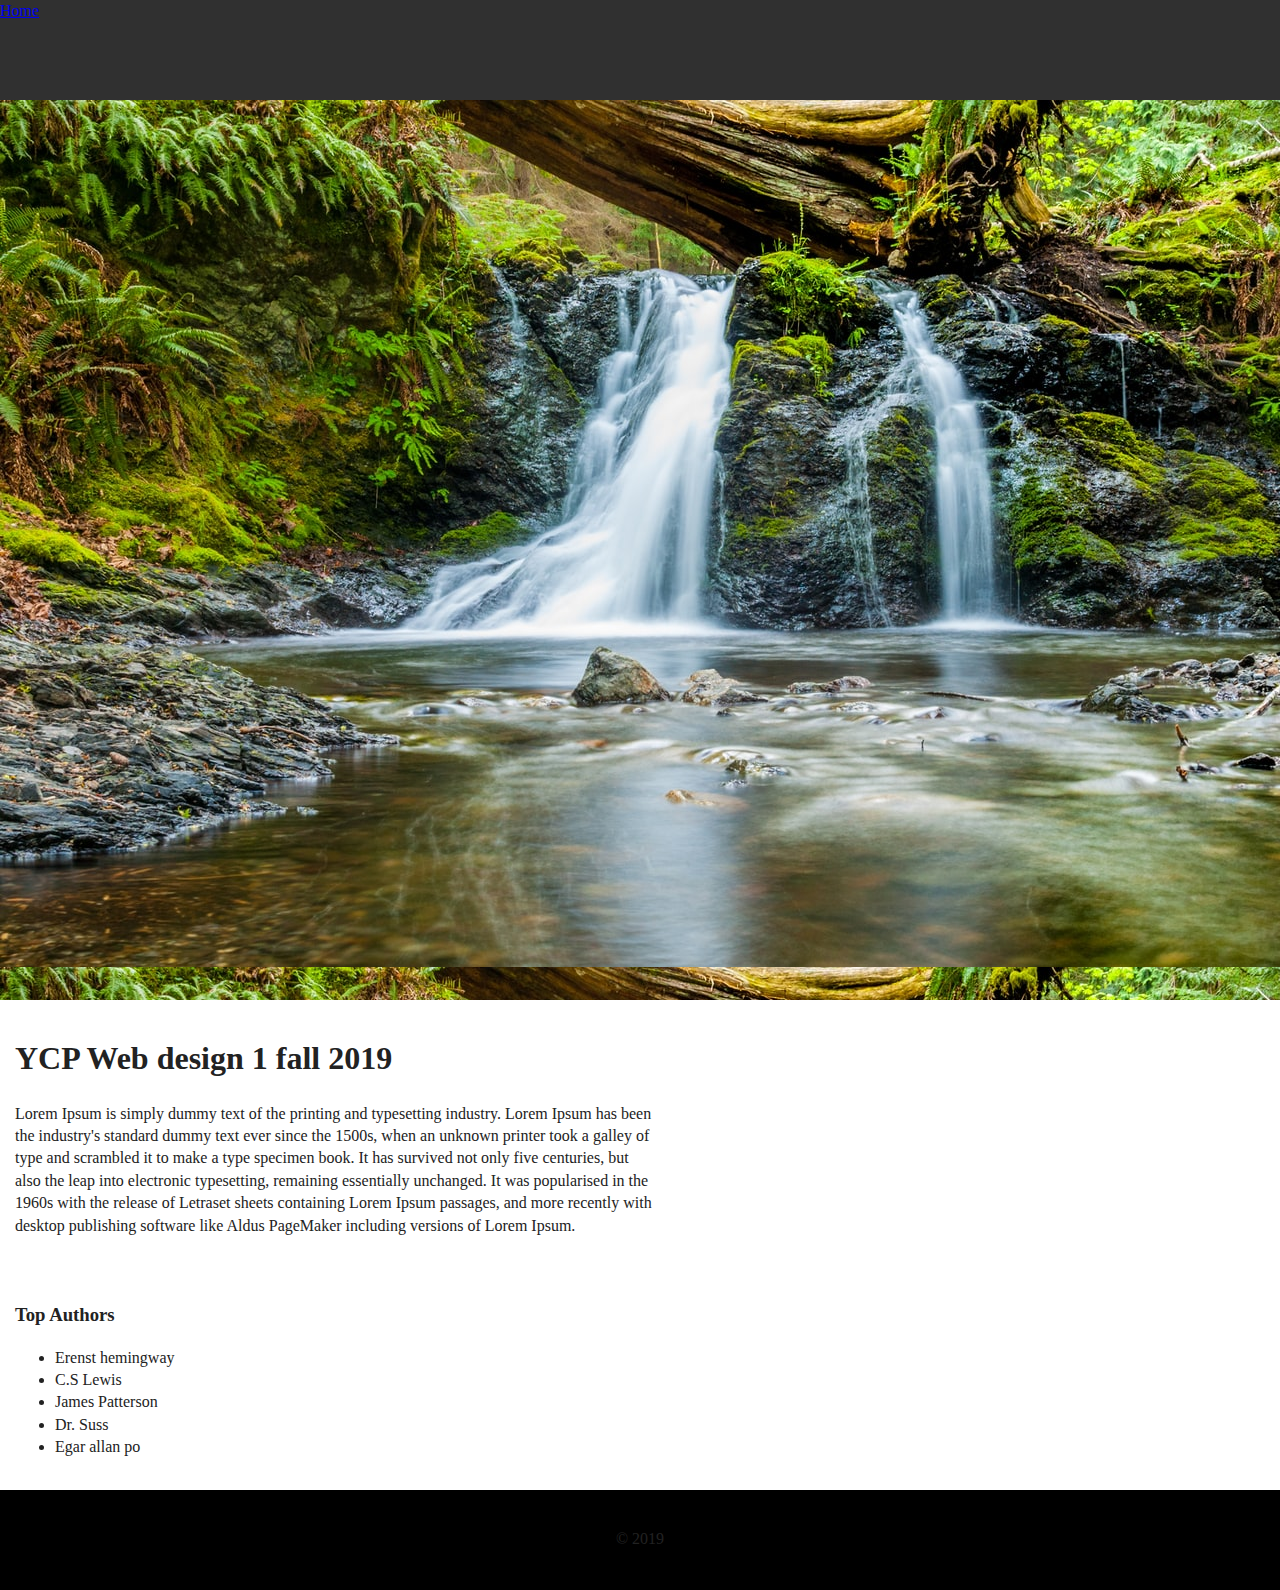
==== index.html @ cd784406 "Initial Commit" ====
<!doctype html>
<html class="no-js" lang="">

<head>
  <meta charset="utf-8">
  <title></title>
  <meta name="description" content="">
  <meta name="viewport" content="width=device-width, initial-scale=1">

  <link rel="manifest" href="site.webmanifest">
  <link rel="apple-touch-icon" href="icon.png">
  <!-- Place favicon.ico in the root directory -->

  <link rel="stylesheet" href="css/normalize.css">
  <link rel="stylesheet" href="css/main.css">

  <meta name="theme-color" content="#fafafa">
</head>

<body>
  <!--[if IE]>
    <p class="browserupgrade">You are using an <strong>outdated</strong> browser. Please <a href="https://browsehappy.com/">upgrade your browser</a> to improve your experience and security.</p>
  <![endif]-->

  <!-- Add your site or application content here -->


<nav>
  <a href="index. html">Home</a>

</nav>

<section class="Hero">

</section>

<section=class="InfoSection">

  <main>
<h1> YCP Web design 1 fall 2019 </h1>
  <p> Lorem Ipsum is simply dummy text of the printing and typesetting industry. Lorem Ipsum has been the industry's standard dummy text ever since the 1500s, when an unknown printer took a galley of type and scrambled it to make a type specimen book. It has survived not only five centuries, but also the leap into electronic typesetting, remaining essentially unchanged. It was popularised in the 1960s with the release of Letraset sheets containing Lorem Ipsum passages, and more recently with desktop publishing software like Aldus PageMaker including versions of Lorem Ipsum. </p>
  </main>

  <aside>
<h3>Top Authors</h3>
<ul>
  <li>Erenst hemingway</li>
  <li>C.S Lewis </li>
  <li>James Patterson</li>
  <li>Dr. Suss</li>
  <li>Egar allan po</li>
</ul>

  </aside>

</section>

<footer>
<p>&copy; 2019</p>
</footer>


  <script src="js/vendor/modernizr-3.7.1.min.js"></script>
  <script src="https://code.jquery.com/jquery-3.4.1.min.js" integrity="sha256-CSXorXvZcTkaix6Yvo6HppcZGetbYMGWSFlBw8HfCJo=" crossorigin="anonymous"></script>
  <script>window.jQuery || document.write('<script src="js/vendor/jquery-3.4.1.min.js"><\/script>')</script>
  <script src="js/plugins.js"></script>
  <script src="js/main.js"></script>

  <!-- Google Analytics: change UA-XXXXX-Y to be your site's ID. -->
  <script>
    window.ga = function () { ga.q.push(arguments) }; ga.q = []; ga.l = +new Date;
    ga('create', 'UA-XXXXX-Y', 'auto'); ga('set','transport','beacon'); ga('send', 'pageview')
  </script>
  <script src="https://www.google-analytics.com/analytics.js" async></script>
</body>

</html>
---- css/main.css ----
/*! HTML5 Boilerplate v7.2.0 | MIT License | https://html5boilerplate.com/ */

/* main.css 2.0.0 | MIT License | https://github.com/h5bp/main.css#readme */
/*
 * What follows is the result of much research on cross-browser styling.
 * Credit left inline and big thanks to Nicolas Gallagher, Jonathan Neal,
 * Kroc Camen, and the H5BP dev community and team.
 */

/* ==========================================================================
   Base styles: opinionated defaults
   ========================================================================== */

html {
  color: #222;
  font-size: 1em;
  line-height: 1.4;
}

/*
 * Remove text-shadow in selection highlight:
 * https://twitter.com/miketaylr/status/12228805301
 *
 * Vendor-prefixed and regular ::selection selectors cannot be combined:
 * https://stackoverflow.com/a/16982510/7133471
 *
 * Customize the background color to match your design.
 */

::-moz-selection {
  background: #b3d4fc;
  text-shadow: none;
}

::selection {
  background: #b3d4fc;
  text-shadow: none;
}

/*
 * A better looking default horizontal rule
 */

hr {
  display: block;
  height: 1px;
  border: 0;
  border-top: 1px solid #ccc;
  margin: 1em 0;
  padding: 0;
}

/*
 * Remove the gap between audio, canvas, iframes,
 * images, videos and the bottom of their containers:
 * https://github.com/h5bp/html5-boilerplate/issues/440
 */

audio,
canvas,
iframe,
img,
svg,
video {
  vertical-align: middle;
}

/*
 * Remove default fieldset styles.
 */

fieldset {
  border: 0;
  margin: 0;
  padding: 0;
}

/*
 * Allow only vertical resizing of textareas.
 */

textarea {
  resize: vertical;
}

/* ==========================================================================
   Browser Upgrade Prompt
   ========================================================================== */

.browserupgrade {
  margin: 0.2em 0;
  background: #ccc;
  color: #000;
  padding: 0.2em 0;
}

/* ==========================================================================
   Author's custom styles
   ========================================================================== */

nav{
  min-height: 100px;
  background-color: #303030;
  }

  Nav a : hover{
    color: #ffffff;
      font-size: 30px;
      text-decoration: underline;
  }

.Hero{
  min-height: 100vh;
  background-image:url("../img/myimage.jpeg");
}

 * Hide visually and from screen readers
 */

}
.hidden {
  display: none !important;
}
.InfoSection{
  display: flex;
  justify-content: center;
  margin: auto;
  background-color: #303030
  padding 30px
  }
  Main{
    width: 50%;
    padding: 15px;

  }

aside{
  width: 30%;
  padding: 15px;
  boarder-left: 2px #000 dotted;

}
Footer{
  height: 100px;
  background-color: #000;
  display: flex;
  justify-content: center;
  align-items: center;
}
footer
a
}


* Hide only visually, but have it available for screen readers:
* https://snook.ca/archives/html_and_css/hiding-content-for-accessibility
*
* 1. For long content, line feeds are not interpreted as spaces and small width
*    causes content to wrap 1 word per line:
*    https://medium.com/@jessebeach/beware-smushed-off-screen-accessible-text-5952a4c2cbfe
*/

.sr-only {
  border: 0;
  clip: rect(0, 0, 0, 0);
  height: 1px;
  margin: -1px;
  overflow: hidden;
  padding: 0;
  position: absolute;
  white-space: nowrap;
  width: 1px;
  /* 1 */
}

/*
* Extends the .sr-only class to allow the element
* to be focusable when navigated to via the keyboard:
* https://www.drupal.org/node/897638
*/

.sr-only.focusable:active,
.sr-only.focusable:focus {
  clip: auto;
  height: auto;
  margin: 0;
  overflow: visible;
  position: static;
  white-space: inherit;
  width: auto;
}

/*
* Hide visually and from screen readers, but maintain layout
*/

.invisible {
  visibility: hidden;
}

/*
* Clearfix: contain floats
*
* For modern browsers
* 1. The space content is one way to avoid an Opera bug when the
*    `contenteditable` attribute is included anywhere else in the document.
*    Otherwise it causes space to appear at the top and bottom of elements
*    that receive the `clearfix` class.
* 2. The use of `table` rather than `block` is only necessary if using
*    `:before` to contain the top-margins of child elements.
*/

.clearfix:before,
.clearfix:after {
  content: " ";
  /* 1 */
  display: table;
  /* 2 */
}

.clearfix:after {
  clear: both;
}

/* ==========================================================================
   EXAMPLE Media Queries for Responsive Design.
   These examples override the primary ('mobile first') styles.
   Modify as content requires.
   ========================================================================== */

@media only screen and (min-width: 35em) {
  /* Style adjustments for viewports that meet the condition */
}

@media print,
  (-webkit-min-device-pixel-ratio: 1.25),
  (min-resolution: 1.25dppx),
  (min-resolution: 120dpi) {
  /* Style adjustments for high resolution devices */
}

/* ==========================================================================
   Print styles.
   Inlined to avoid the additional HTTP request:
   https://www.phpied.com/delay-loading-your-print-css/
   ========================================================================== */

@media print {
  *,
  *:before,
  *:after {
    background: transparent !important;
    color: #000 !important;
    /* Black prints faster */
    -webkit-box-shadow: none !important;
    box-shadow: none !important;
    text-shadow: none !important;
  }
  a,
  a:visited {
    text-decoration: underline;
  }
  a[href]:after {
    content: " (" attr(href) ")";
  }
  abbr[title]:after {
    content: " (" attr(title) ")";
  }
  /*
     * Don't show links that are fragment identifiers,
     * or use the `javascript:` pseudo protocol
     */
  a[href^="#"]:after,
  a[href^="javascript:"]:after {
    content: "";
  }
  pre {
    white-space: pre-wrap !important;
  }
  pre,
  blockquote {
    border: 1px solid #999;
    page-break-inside: avoid;
  }
  /*
     * Printing Tables:
     * https://web.archive.org/web/20180815150934/http://css-discuss.incutio.com/wiki/Printing_Tables
     */
  thead {
    display: table-header-group;
  }
  tr,
  img {
    page-break-inside: avoid;
  }
  p,
  h2,
  h3 {
    orphans: 3;
    widows: 3;
  }
  h2,
  h3 {
    page-break-after: avoid;
  }
}
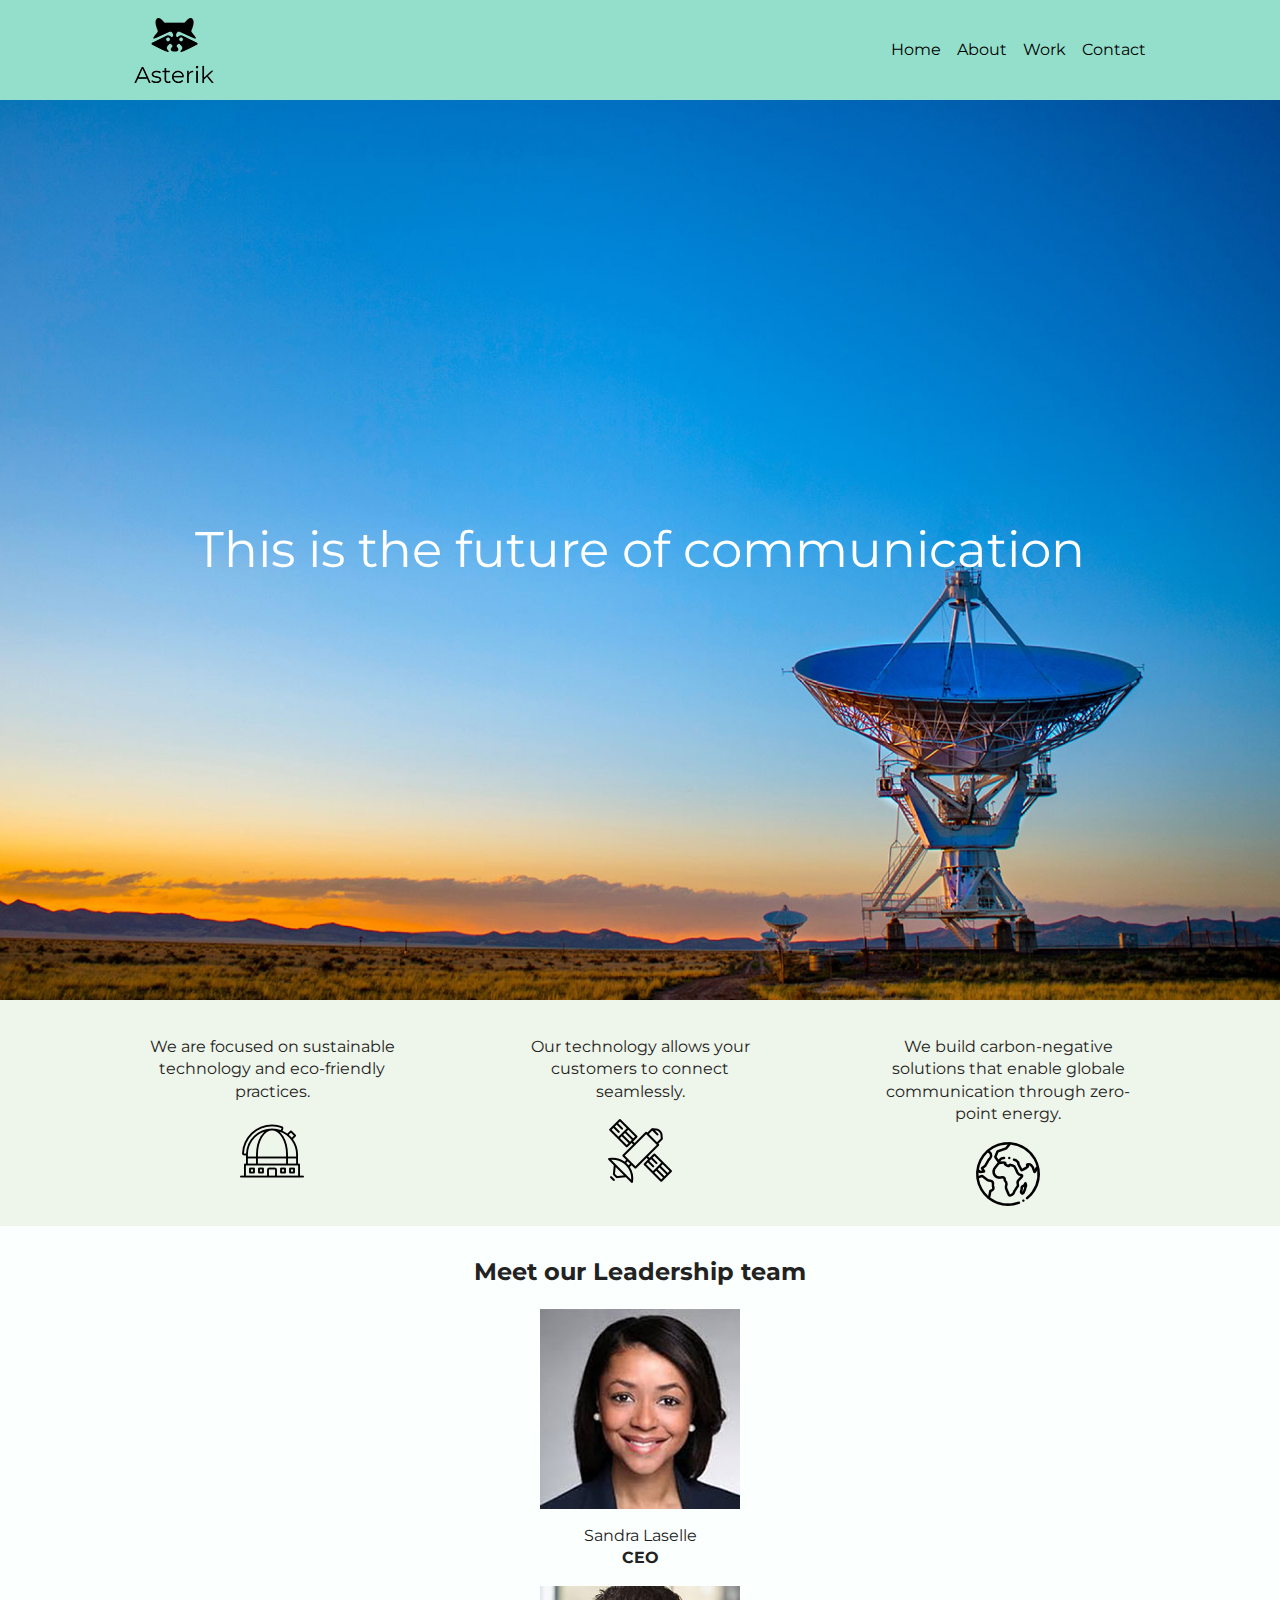
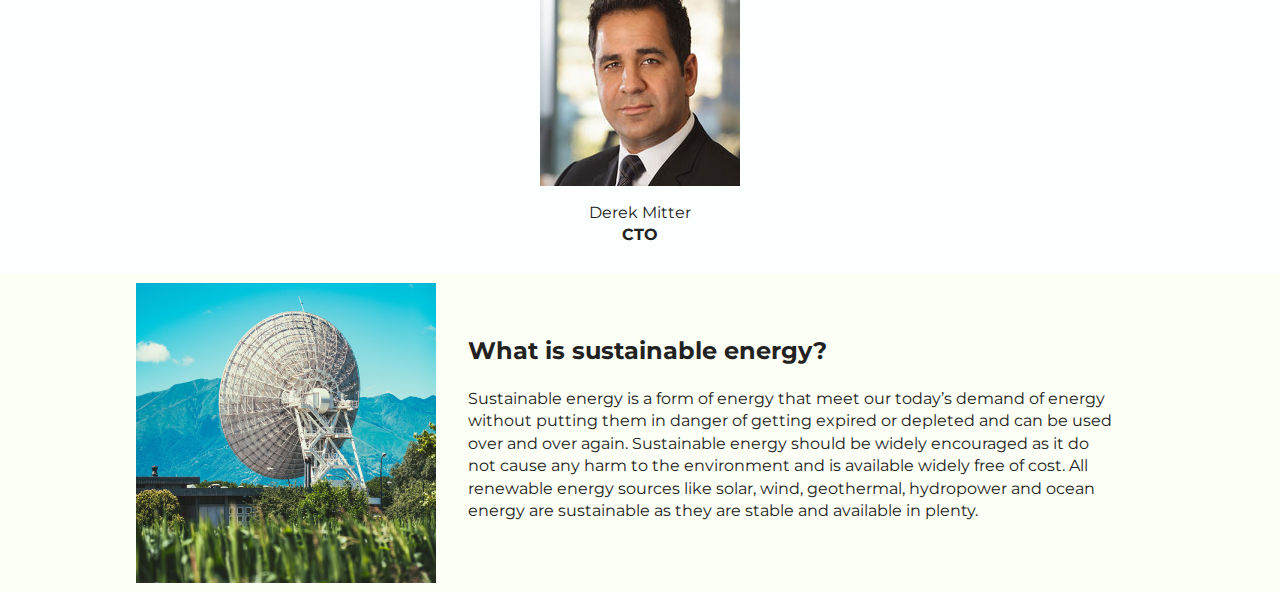
==== commit ff291603: "Finished project" ====
--- a/index.html
+++ b/index.html
@@ -13,65 +13,110 @@
 
   <link rel="stylesheet" href="css/normalize.css">
   <link rel="stylesheet" href="css/main.css">
+  <link rel="stylesheet" href="https://cdnjs.cloudflare.com/ajax/libs/font-awesome/4.7.0/css/font-awesome.min.css">
+  <link href="https://fonts.googleapis.com/css?family=Montserrat:400,700&display=swap" rel="stylesheet">
 
-  <meta name="theme-color" content="#fafafa">
+
 </head>
 
 <body>
-  <!--[if IE]>
-    <p class="browserupgrade">You are using an <strong>outdated</strong> browser. Please <a href="https://browsehappy.com/">upgrade your browser</a> to improve your experience and security.</p>
-  <![endif]-->
 
-  <!-- Add your site or application content here -->
+<header>
+  <div class="navbar">
 
+    <div class="home_logo">
+      <a href="index.html">
+        <img src="img/Logo.png">
+      </a>
+    </div>
 
-<nav>
-  <a href="index. html">Home</a>
+    <nav>
+      <a href="index.html">Home</a>
+      <a href="about.html">About</a>
+      <a href="work.html">Work</a>
+      <a href="contact.html">Contact</a>
+    </nav>
 
-</nav>
+    <div class="mobile_nav_icon">
+      <i class="fa fa-bars"></i>
+    </div>
+
+  </div>
+</header>
 
 <section class="Hero">
 
-</section>
-
-<section=class="InfoSection">
-
-  <main>
-<h1> YCP Web design 1 fall 2019 </h1>
-  <p> Lorem Ipsum is simply dummy text of the printing and typesetting industry. Lorem Ipsum has been the industry's standard dummy text ever since the 1500s, when an unknown printer took a galley of type and scrambled it to make a type specimen book. It has survived not only five centuries, but also the leap into electronic typesetting, remaining essentially unchanged. It was popularised in the 1960s with the release of Letraset sheets containing Lorem Ipsum passages, and more recently with desktop publishing software like Aldus PageMaker including versions of Lorem Ipsum. </p>
-  </main>
-
-  <aside>
-<h3>Top Authors</h3>
-<ul>
-  <li>Erenst hemingway</li>
-  <li>C.S Lewis </li>
-  <li>James Patterson</li>
-  <li>Dr. Suss</li>
-  <li>Egar allan po</li>
-</ul>
-
-  </aside>
+  <div class="hero_cta">
+    <h1>This is the future of communication</h1>
+  </div>
 
 </section>
 
-<footer>
-<p>&copy; 2019</p>
-</footer>
+<section class="CTA_Section">
+  <div class="sectionbox">
+
+    <div id="CTA1">
+      <p>We are focused on sustainable technology and eco-friendly practices.</p>
+      <img src="img/observatory.svg">
+    </div>
+
+    <div id="CTA2">
+      <p>Our technology allows your customers to connect seamlessly.</p>
+      <img src="img/satellite.svg">
+    </div>
+
+    <div id="CTA3">
+      <p>We build carbon-negative solutions that enable globale communication through zero-point energy.</p>
+      <img src="img/planet-earth.svg">
+    </div>
 
 
+  </div>
+</section>
+
+<section class="Leadership_Section">
+
+  <div clas="sectionbox_leadership">
+    <h2>Meet our Leadership team</h2>
+  </div>
+
+<div clas="sectionbox">
+
+<div class="asterik_img">
+  <img src="img/Gal_headshot.jpg">
+  <p>Sandra Laselle <br/><span class="title">CEO</P>
+</div>
+
+  <div class="asterik_img">
+    <img src="img/Guy_headshot.jpg">
+    <p>Derek Mitter <br/><span class="title">CTO</P>
+  </div>
+
+</div>
+</section>
+
+
+<section class="Info_Section">
+    <div class="sectionbox">
+
+    <div class"asterik_img buffer">
+      <img src="img/GreenRadioTelescope.jpg">
+    </div>
+
+
+    <div class="buffer">
+      <h2>What is sustainable energy?</h2>
+      <p>Sustainable energy is a form of energy that meet our today’s demand of energy without putting them in danger of getting expired or depleted and can be used over and over again. Sustainable energy should be widely encouraged as it do not cause any harm to the environment and is available widely free of cost. All renewable energy sources like solar, wind, geothermal, hydropower and ocean energy are sustainable as they are stable and available in plenty.</p>
+    </div>
+
+<!-- Place your scripts here -->
   <script src="js/vendor/modernizr-3.7.1.min.js"></script>
   <script src="https://code.jquery.com/jquery-3.4.1.min.js" integrity="sha256-CSXorXvZcTkaix6Yvo6HppcZGetbYMGWSFlBw8HfCJo=" crossorigin="anonymous"></script>
   <script>window.jQuery || document.write('<script src="js/vendor/jquery-3.4.1.min.js"><\/script>')</script>
   <script src="js/plugins.js"></script>
   <script src="js/main.js"></script>
+<!-- End Scripts -->
 
-  <!-- Google Analytics: change UA-XXXXX-Y to be your site's ID. -->
-  <script>
-    window.ga = function () { ga.q.push(arguments) }; ga.q = []; ga.l = +new Date;
-    ga('create', 'UA-XXXXX-Y', 'auto'); ga('set','transport','beacon'); ga('send', 'pageview')
-  </script>
-  <script src="https://www.google-analytics.com/analytics.js" async></script>
 </body>
 
 </html>
--- a/css/main.css
+++ b/css/main.css
@@ -15,6 +15,7 @@
   color: #222;
   font-size: 1em;
   line-height: 1.4;
+  font-family: "Montserrat", sans-serif;
 }
 
 /*
@@ -98,60 +99,226 @@
    Author's custom styles
    ========================================================================== */
 
+/* Begin Header Styles */
+
+header{
+  background-color: #93DFCB;
+  min-height: 100px;
+  display: flex;
+  align-items: center;
+  margin: 0 auto;
+}
+
+.navbar{
+  width: 80%;
+  display: flex;
+  justify-content: space-between;
+  align-items: center;
+  margin: 0 auto;
+}
+
+.navbar a{
+  color: #000;
+  font-family: 'Montserrat', sans-serif;
+  margin: 6px;
+  text-decoration: none;
+}
+
+.navbar a:hover{
+  color: #fff;
+}
+
+.mobile_nav_icon{
+  display: none;
+}
+
+/* End Header Styles */
+
+
+
+/* Begin Hero Section */
+
+.Hero{
+  height: 100vh;
+  display: flex;
+  justify-content: center;
+  align-items: center;
+  margin: 0 auto;
+  background-image: url('../img/MyBackgroundImage.jpg');
+  background-position: center;
+  background-repeat: no-repeat;
+  background-size: cover;
+  overflow: none;
+}
+
+.hero_cta{
+  text-align: center;
+}
+
+.hero_cta h1{
+  font-size: 50px;
+  color: #fff;
+  font-weight: 400;
+}
+
+/* End Hero Section */
+
+
+/* Begin CTA Section */
+
+.CTA_Section{
+  background-color: #EEF5EA;
+  padding: 10px;
+}
+
+.sectionbox{
+  width: 80%;
+  display: flex;
+  justify-content: space-between;
+  align-items: flex-start;
+  margin: 0 auto;
+}
+
+#CTA1,
+#CTA2,
+#CTA3{
+  width: 25%;
+  display: flex;
+  flex-direction: column;
+  justify-content: center;
+  align-items: center;
+  text-align: center;
+  margin: 10px;
+}
+
+/* End CTA Section */
+
+
+
+/* Begin Leadership Section */
+
+.Leadership_Section{
+  background-color: #FBFFFE;
+  padding: 10px;
+  display:flex;
+  justify-content: center;
+  align-items: center;
+  flex-direction: column;
+}
+
+/* End Leadership Section */
+
+
+/* Begin Info Section */
+.Info_Section{
+  background-color: #FCFFF5;
+  padding: 10px;
+}
+.buffer{
+  margin:2rem;
+}
+
+}
+.sectionbox_leadership h2{
+  text-shadow: 2px 2px #dadada;
+  }/* End
+   Info Section */
+.asterik_img{
+  display: flex;
+  justify-content: center;
+  align-items: center;
+  flex-direction: column;
+  text-align: center;
+}
+.title{
+  font-weight: 700;
+}
+/* Begin Footer */
+
+footer{
+  background-color: #93DFCB;
+  min-height: 100px;
+  display: flex;
+  justify-content: center;
+  align-items: center;
+  margin: 0 auto;
+}
+
+footer p{
+  color: #fff;
+  font-size: 26px;
+  font-weight: 300;
+}
+
+/* End Footer */
+
+
+
+
+
+
+
+
+
+
+
+/* On screens that are 768px or less, set the background color to blue */
+@media screen and (max-width: 768px) {
+
+}
+
+
+
+
+/* On screens that are 350px or less, set the background color to blue */
+@media screen and (max-width: 350px) {
+
+}
+
+
+
+
+@media screen and (max-width: 768px){
+
+.sectionbox{
+  width: 90%;
+  flex-direction: column;
+  justify-content: center;
+  align-items: center;
+}
+.buffer p{
+  text-align: center;
+}
+
+.buffer h2{
+  text-align center;
+}
+
+.mobile_nav_icon{
+  display: block;
+  font-size: 30px;
+  
+}
+
+
 nav{
-  min-height: 100px;
-  background-color: #303030;
-  }
-
-  Nav a : hover{
-    color: #ffffff;
-      font-size: 30px;
-      text-decoration: underline;
-  }
-
-.Hero{
-  min-height: 100vh;
-  background-image:url("../img/myimage.jpeg");
-}
-
+  display: none;
+}
+
+}
+/* ==========================================================================
+   Helper classes
+   ========================================================================== */
+
+/*
  * Hide visually and from screen readers
  */
 
-}
 .hidden {
   display: none !important;
 }
-.InfoSection{
-  display: flex;
-  justify-content: center;
-  margin: auto;
-  background-color: #303030
-  padding 30px
-  }
-  Main{
-    width: 50%;
-    padding: 15px;
-
-  }
-
-aside{
-  width: 30%;
-  padding: 15px;
-  boarder-left: 2px #000 dotted;
-
-}
-Footer{
-  height: 100px;
-  background-color: #000;
-  display: flex;
-  justify-content: center;
-  align-items: center;
-}
-footer
-a
-}
-
-
+
+/*
 * Hide only visually, but have it available for screen readers:
 * https://snook.ca/archives/html_and_css/hiding-content-for-accessibility
 *
